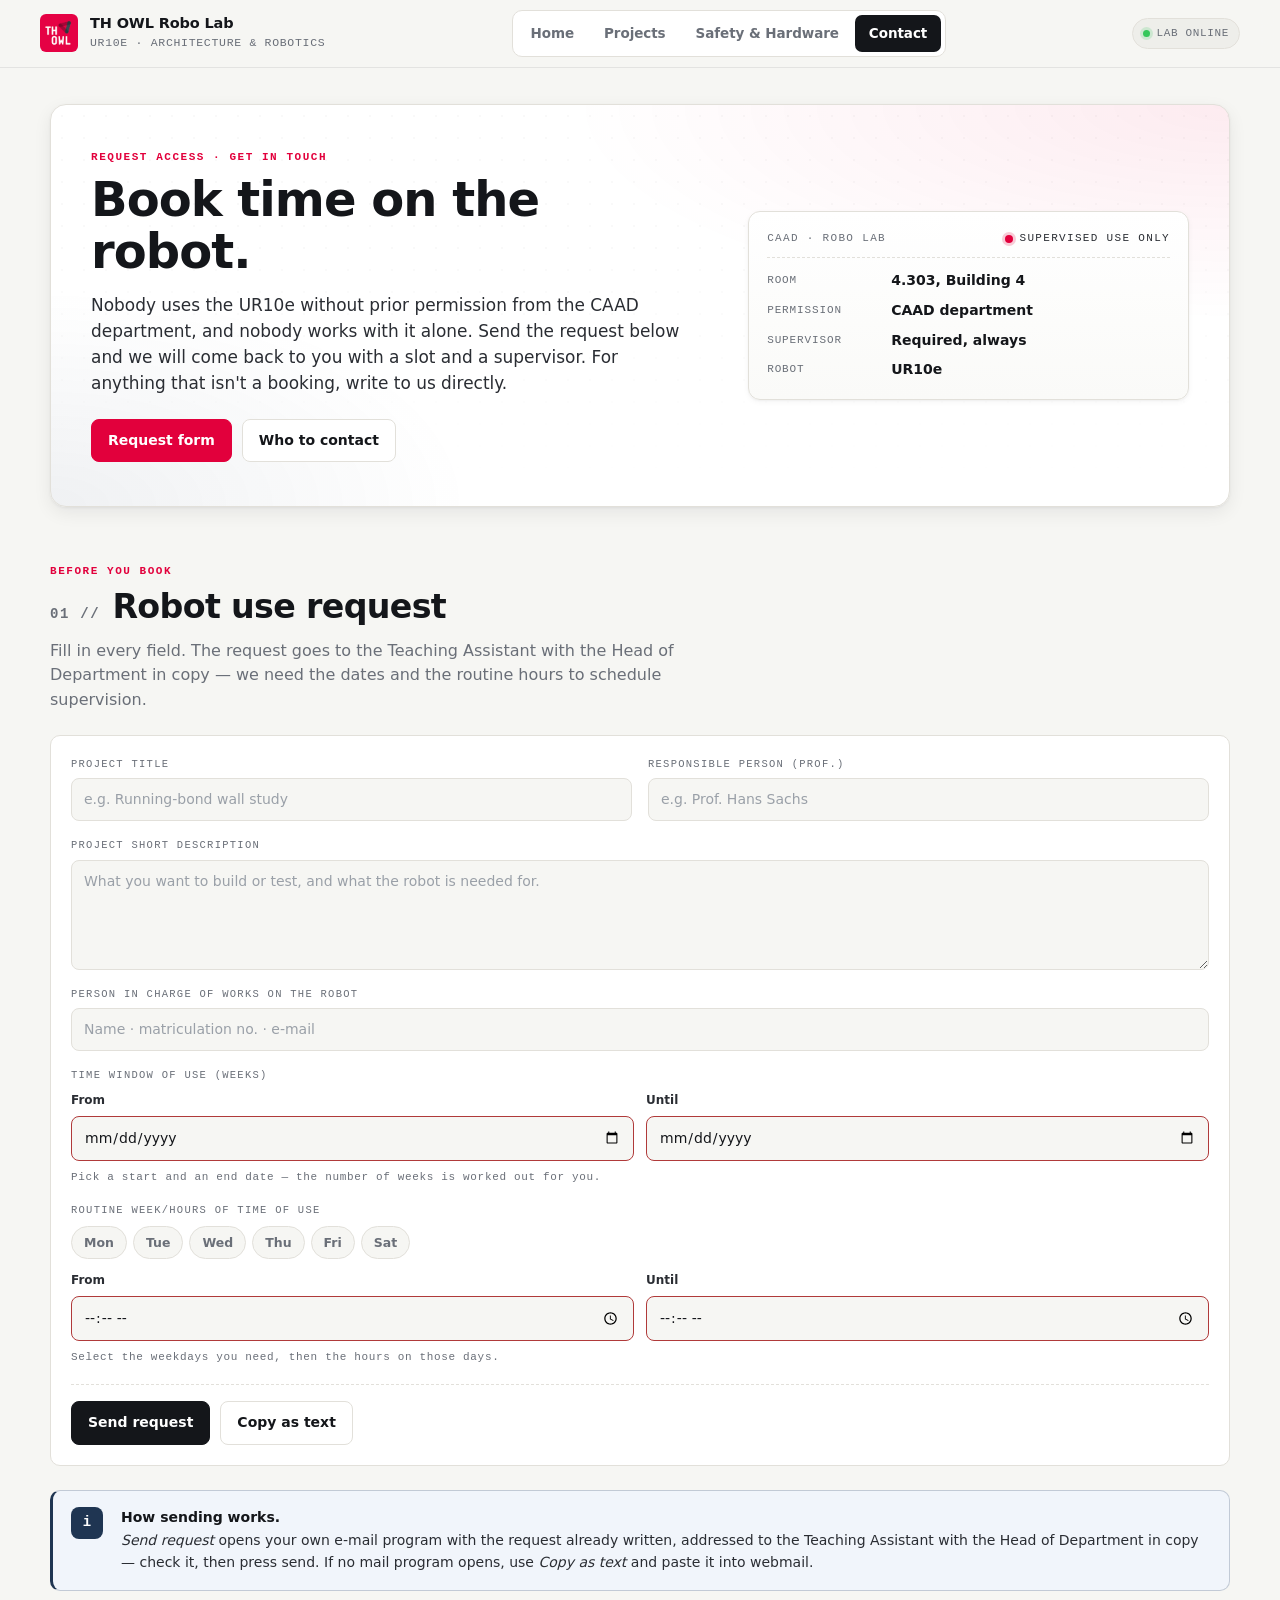
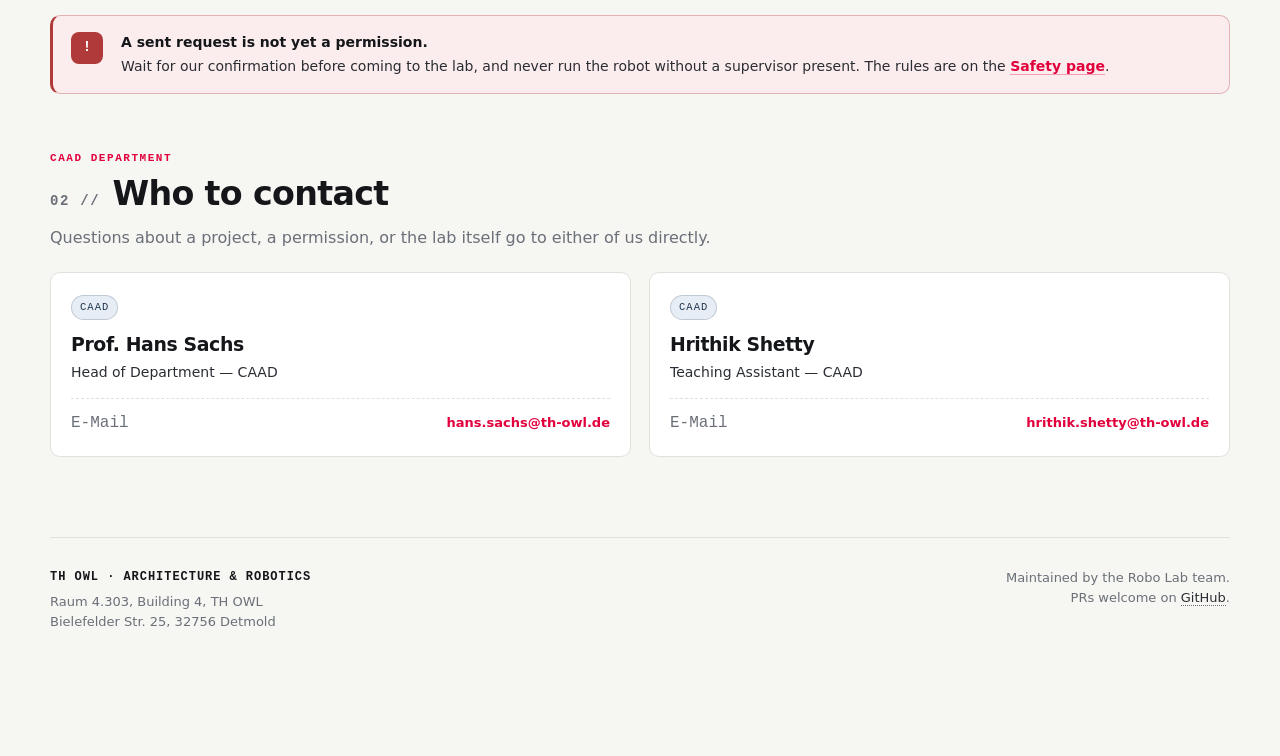
==== contact.html @ 175887a3 "Add Contact page, robot-use request form, and download buttons Contact is now a fourth nav entry alo" ====
<!doctype html>
<html lang="en">
<head>
  <meta charset="utf-8">
  <meta name="viewport" content="width=device-width, initial-scale=1">
  <title>TH OWL Robo Lab — Contact</title>
  <meta name="description" content="Request permission to use the UR10e and contact the CAAD team at TH OWL Robo Lab.">
  <link rel="stylesheet" href="styles.css?v=6">
</head>
<body data-page="contact">

  <header class="topbar">
    <a class="brand" href="index.html" aria-label="TH OWL Robo Lab">
      <img class="brand-logo" src="media/th-owl.png" alt="TH OWL" />
      <span class="brand-text">
        <strong>TH OWL Robo Lab</strong>
        <small>UR10e · Architecture &amp; Robotics</small>
      </span>
    </a>
    <nav class="nav-links" aria-label="Primary">
      <a href="index.html">Home</a>
      <a href="projects.html">Projects</a>
      <a href="hardware.html">Safety &amp; Hardware</a>
      <a class="active" href="contact.html">Contact</a>
    </nav>
    <div class="topbar-utility">
      <span class="status-pill">LAB ONLINE</span>
    </div>
  </header>

  <main>

    <!-- HERO ------------------------------------------------- -->
    <section class="hero">
      <div class="hero-copy">
        <p class="eyebrow">Request access · Get in touch</p>
        <h1>Book time on the robot.</h1>
        <p class="lead">
          Nobody uses the UR10e without prior permission from the CAAD
          department, and nobody works with it alone. Send the request below
          and we will come back to you with a slot and a supervisor. For
          anything that isn't a booking, write to us directly.
        </p>
        <div class="hero-cta">
          <a id="btn-jump-request" class="btn btn-accent" href="#request">Request form</a>
          <a id="btn-jump-people" class="btn" href="#people">Who to contact</a>
        </div>
      </div>

      <aside class="hero-panel" aria-label="Quick reference">
        <header>
          <span>CAAD · Robo Lab</span>
          <span class="led">SUPERVISED USE ONLY</span>
        </header>
        <dl>
          <dt>Room</dt>      <dd>4.303, Building 4</dd>
          <dt>Permission</dt><dd>CAAD department</dd>
          <dt>Supervisor</dt><dd>Required, always</dd>
          <dt>Robot</dt>     <dd>UR10e</dd>
        </dl>
      </aside>
    </section>

    <!-- REQUEST FORM ---------------------------------------- -->
    <section class="section" id="request">
      <div class="section-head">
        <p class="eyebrow">Before you book</p>
        <h2><span class="index">01 //</span> Robot use request</h2>
        <p class="lede">
          Fill in every field. The request goes to the Teaching Assistant with
          the Head of Department in copy — we need the dates and the routine
          hours to schedule supervision.
        </p>
      </div>

      <form class="request-form" id="robot-request-form">
        <div class="request-grid">
          <label class="field" for="req-title">
            <span>Project Title</span>
            <input id="req-title" name="title" type="text" required
                   placeholder="e.g. Running-bond wall study">
          </label>

          <label class="field" for="req-prof">
            <span>Responsible Person (Prof.)</span>
            <input id="req-prof" name="prof" type="text" required
                   placeholder="e.g. Prof. Hans Sachs">
          </label>

          <label class="field full" for="req-description">
            <span>Project Short description</span>
            <textarea id="req-description" name="description" required maxlength="800"
                      placeholder="What you want to build or test, and what the robot is needed for."></textarea>
          </label>

          <label class="field full" for="req-person">
            <span>Person in charge of works on the robot</span>
            <input id="req-person" name="person" type="text" required
                   placeholder="Name · matriculation no. · e-mail">
          </label>

          <fieldset class="field full range">
            <legend>Time Window of use (weeks)</legend>
            <div class="range-row">
              <label class="sub" for="req-date-from">
                <span>From</span>
                <input id="req-date-from" name="dateFrom" type="date" required>
              </label>
              <label class="sub" for="req-date-until">
                <span>Until</span>
                <input id="req-date-until" name="dateUntil" type="date" required>
              </label>
            </div>
            <p class="range-hint" id="req-weeks-hint">
              Pick a start and an end date — the number of weeks is worked out for you.
            </p>
          </fieldset>

          <fieldset class="field full range">
            <legend>Routine week/hours of time of use</legend>
            <div class="weekday-row" id="req-weekdays">
              <label class="weekday"><input type="checkbox" value="Mon"><span>Mon</span></label>
              <label class="weekday"><input type="checkbox" value="Tue"><span>Tue</span></label>
              <label class="weekday"><input type="checkbox" value="Wed"><span>Wed</span></label>
              <label class="weekday"><input type="checkbox" value="Thu"><span>Thu</span></label>
              <label class="weekday"><input type="checkbox" value="Fri"><span>Fri</span></label>
              <label class="weekday"><input type="checkbox" value="Sat"><span>Sat</span></label>
            </div>
            <div class="range-row">
              <label class="sub" for="req-time-from">
                <span>From</span>
                <input id="req-time-from" name="timeFrom" type="time" required>
              </label>
              <label class="sub" for="req-time-until">
                <span>Until</span>
                <input id="req-time-until" name="timeUntil" type="time" required>
              </label>
            </div>
            <p class="range-hint">Select the weekdays you need, then the hours on those days.</p>
          </fieldset>
        </div>

        <div class="request-actions">
          <button class="btn btn-primary" id="btn-send-request" type="submit">Send request</button>
          <button class="btn" id="btn-copy-request" type="button">Copy as text</button>
          <p class="request-status" id="request-status" role="status" aria-live="polite"></p>
        </div>
      </form>

      <div class="callout note mt-3">
        <div class="ico">i</div>
        <div>
          <strong>How sending works.</strong>
          <span>
            <em>Send request</em> opens your own e-mail program with the request
            already written, addressed to the Teaching Assistant with the Head of
            Department in copy — check it, then press send. If no mail program
            opens, use <em>Copy as text</em> and paste it into webmail.
          </span>
        </div>
      </div>

      <div class="callout danger mt-3">
        <div class="ico">!</div>
        <div>
          <strong>A sent request is not yet a permission.</strong>
          <span>
            Wait for our confirmation before coming to the lab, and never run the
            robot without a supervisor present. The rules are on the
            <a class="callout-link" href="hardware.html#safety">Safety page</a>.
          </span>
        </div>
      </div>
    </section>

    <!-- PEOPLE ---------------------------------------------- -->
    <section class="section" id="people">
      <div class="section-head">
        <p class="eyebrow">CAAD department</p>
        <h2><span class="index">02 //</span> Who to contact</h2>
        <p class="lede">
          Questions about a project, a permission, or the lab itself go to
          either of us directly.
        </p>
      </div>

      <div class="grid cols-2" id="contact-people">
        <!-- rendered by app.js -->
      </div>
    </section>

    <footer class="footer">
      <div class="footer-left">
        <span class="credits">TH OWL · Architecture &amp; Robotics</span>
        <address class="address">
          Raum 4.303, Building 4, TH OWL<br>
          Bielefelder Str. 25, 32756 Detmold
        </address>
      </div>
      <div class="footer-right">
        Maintained by the Robo Lab team.<br>
        PRs welcome on <a href="https://github.com/ineedabetterusrname/THOWL_RoboLab" target="_blank" rel="noopener">GitHub</a>.
      </div>
    </footer>

  </main>

  <script src="data.js?v=6"></script>
  <script src="app.js?v=6"></script>
</body>
</html>
---- styles.css ----
/* ============================================================
   TH OWL Robo Lab — Site styles
   A fresh industrial / lab aesthetic.
   ============================================================ */

:root {
  /* Surfaces */
  --paper:        #f6f6f3;
  --panel:        #ffffff;
  --soft:         #eeeeea;
  --line:         #e2e0da;
  --hairline:     rgba(20, 20, 22, 0.08);

  /* Ink */
  --ink:          #14161a;
  --ink-2:        #2a2d33;
  --muted:        #6a6f78;
  --faint:        #9aa0a8;

  /* Accents */
  --accent:       #e2003c;   /* TH OWL red (matches logo) */
  --accent-deep:  #b30030;
  --accent-soft:  #fde9ef;
  --navy:         #1f3552;   /* secondary */
  --teal:         #2a8a82;
  --amber:        #d9a521;
  --crimson:      #b03a3a;

  /* Code */
  --code-bg:      #11141a;
  --code-ink:     #e9eaec;
  --code-mute:    #7d848f;
  --code-line:    #1c2029;

  --shadow-sm:    0 1px 2px rgba(15, 18, 22, 0.04), 0 2px 6px rgba(15, 18, 22, 0.04);
  --shadow-md:    0 6px 18px rgba(15, 18, 22, 0.07), 0 1px 3px rgba(15, 18, 22, 0.05);
  --shadow-lg:    0 20px 50px rgba(15, 18, 22, 0.10);

  --radius-sm:    6px;
  --radius:       10px;
  --radius-lg:    16px;

  --font-sans:    "Inter", ui-sans-serif, system-ui, -apple-system, "Segoe UI", Roboto, sans-serif;
  --font-mono:    "JetBrains Mono", "Cascadia Mono", "SFMono-Regular", Consolas, monospace;
}

* { box-sizing: border-box; }

html { color-scheme: light; -webkit-text-size-adjust: 100%; }

body {
  margin: 0;
  min-width: 320px;
  background: var(--paper);
  color: var(--ink);
  font-family: var(--font-sans);
  line-height: 1.55;
  font-feature-settings: "ss01", "cv11";
  -webkit-font-smoothing: antialiased;
  text-rendering: optimizeLegibility;
}

a { color: inherit; text-decoration: none; }
a:focus-visible, button:focus-visible, input:focus-visible {
  outline: 2px solid var(--accent);
  outline-offset: 2px;
}

button, input { font: inherit; }
img { max-width: 100%; display: block; }

/* ----------------------------- TOPBAR ------------------------ */

.topbar {
  position: sticky;
  top: 0;
  z-index: 30;
  display: flex;
  align-items: center;
  justify-content: space-between;
  gap: 24px;
  min-height: 64px;
  padding: 10px clamp(16px, 4vw, 40px);
  background: rgba(246, 246, 243, 0.92);
  border-bottom: 1px solid var(--hairline);
  backdrop-filter: saturate(140%) blur(14px);
}

.brand {
  display: inline-flex;
  align-items: center;
  gap: 12px;
}

.brand-logo {
  height: 38px;
  width: auto;
  display: block;
  object-fit: contain;
  border-radius: 6px;
  overflow: hidden;
}

.brand-text strong {
  display: block;
  font-size: 14.5px;
  font-weight: 700;
  letter-spacing: -0.01em;
  line-height: 1.15;
}
.brand-text small {
  display: block;
  font-size: 11.5px;
  color: var(--muted);
  font-family: var(--font-mono);
  letter-spacing: 0.06em;
  text-transform: uppercase;
  margin-top: 2px;
}

.nav-links {
  display: flex;
  align-items: center;
  gap: 2px;
  padding: 4px;
  border: 1px solid var(--line);
  border-radius: 10px;
  background: var(--panel);
}

.nav-links a {
  padding: 8px 14px;
  border-radius: 7px;
  color: var(--muted);
  font-size: 13.5px;
  font-weight: 600;
  letter-spacing: -0.005em;
  transition: background 120ms ease, color 120ms ease;
}

.nav-links a:hover { color: var(--ink); background: var(--soft); }

.nav-links a.active {
  background: var(--ink);
  color: #fff;
}

.topbar-utility {
  display: inline-flex;
  align-items: center;
  gap: 8px;
}

.status-pill {
  display: inline-flex;
  align-items: center;
  gap: 6px;
  padding: 6px 10px;
  border-radius: 999px;
  background: var(--soft);
  border: 1px solid var(--line);
  font-family: var(--font-mono);
  font-size: 11px;
  color: var(--muted);
  letter-spacing: 0.06em;
  text-transform: uppercase;
}
.status-pill::before {
  content: "";
  width: 7px; height: 7px;
  border-radius: 50%;
  background: #34c759;
  box-shadow: 0 0 0 3px rgba(52, 199, 89, 0.18);
}

/* ----------------------------- LAYOUT ----------------------- */

main {
  width: min(1180px, calc(100vw - 32px));
  margin: 0 auto;
  padding: 36px 0 96px;
}

.eyebrow {
  margin: 0 0 8px;
  font-family: var(--font-mono);
  font-size: 11px;
  font-weight: 600;
  color: var(--accent);
  letter-spacing: 0.14em;
  text-transform: uppercase;
}

h1, h2, h3, h4 {
  margin: 0 0 12px;
  color: var(--ink);
  letter-spacing: -0.02em;
}
h1 { font-size: clamp(2.2rem, 4.4vw, 3rem); line-height: 1.08; font-weight: 800; }
h2 { font-size: clamp(1.7rem, 2.6vw, 2.15rem); line-height: 1.15; font-weight: 750; }
h3 { font-size: 1.18rem; line-height: 1.3; font-weight: 700; }
p  { margin: 0 0 12px; }

hr {
  border: 0;
  border-top: 1px solid var(--line);
  margin: 32px 0;
}

/* ----------------------------- HERO ------------------------- */

.hero {
  position: relative;
  overflow: hidden;
  display: grid;
  grid-template-columns: 1.4fr 1fr;
  align-items: center;
  gap: 40px;
  padding: 44px clamp(20px, 4vw, 40px);
  border-radius: var(--radius-lg);
  background:
    radial-gradient(1100px 360px at 100% 0%, rgba(226, 0, 60, 0.08), transparent 60%),
    radial-gradient(700px 360px at 0% 100%, rgba(31, 53, 82, 0.07), transparent 60%),
    linear-gradient(180deg, var(--panel), var(--panel));
  border: 1px solid var(--line);
  box-shadow: var(--shadow-md);
}

.hero::before {
  content: "";
  position: absolute; inset: 0;
  background-image:
    radial-gradient(circle, rgba(20,22,26,0.045) 1px, transparent 1.4px);
  background-size: 22px 22px;
  pointer-events: none;
  opacity: 0.6;
  mask-image: linear-gradient(to bottom, black 30%, transparent 100%);
}

.hero-copy { position: relative; z-index: 1; }
.hero-copy h1 { margin-bottom: 14px; }
.hero-copy p.lead {
  font-size: 1.06rem;
  color: var(--ink-2);
  max-width: 56ch;
}

.hero-cta {
  display: flex; flex-wrap: wrap; gap: 10px;
  margin-top: 22px;
}

.btn {
  display: inline-flex;
  align-items: center;
  gap: 8px;
  padding: 10px 16px;
  font-size: 14px;
  font-weight: 600;
  border-radius: 8px;
  border: 1px solid var(--line);
  background: var(--panel);
  color: var(--ink);
  cursor: pointer;
  transition: transform 120ms ease, background 120ms ease, border-color 120ms ease;
}
.btn:hover { background: var(--soft); transform: translateY(-1px); }
.btn-primary {
  background: var(--ink);
  border-color: var(--ink);
  color: #fff;
}
.btn-primary:hover { background: var(--accent); border-color: var(--accent); }
.btn-accent {
  background: var(--accent);
  border-color: var(--accent);
  color: #fff;
}
.btn-accent:hover { background: var(--accent-deep); border-color: var(--accent-deep); }

/* Hero — visual side: control-panel block */
.hero-panel {
  position: relative;
  z-index: 1;
  border: 1px solid var(--line);
  border-radius: 12px;
  background:
    linear-gradient(180deg, #ffffff, #fafaf8);
  padding: 18px;
  box-shadow: var(--shadow-sm);
  display: grid;
  gap: 12px;
}
.hero-panel header {
  display: flex; align-items: center; justify-content: space-between;
  border-bottom: 1px dashed var(--line);
  padding-bottom: 10px;
}
.hero-panel header span {
  font-family: var(--font-mono);
  font-size: 11px;
  letter-spacing: 0.12em;
  text-transform: uppercase;
  color: var(--muted);
}
.hero-panel .led {
  display: inline-flex; align-items: center; gap: 6px;
  font-family: var(--font-mono);
  font-size: 11px;
  color: var(--ink-2);
}
.hero-panel .led::before {
  content: "";
  width: 8px; height: 8px;
  border-radius: 50%;
  background: var(--accent);
  box-shadow: 0 0 0 3px rgba(226, 0, 60, 0.2);
}
.hero-panel dl {
  margin: 0;
  display: grid;
  grid-template-columns: 110px 1fr;
  gap: 8px 14px;
}
.hero-panel dt {
  font-family: var(--font-mono);
  font-size: 11px;
  letter-spacing: 0.08em;
  text-transform: uppercase;
  color: var(--muted);
  padding-top: 2px;
}
.hero-panel dd {
  margin: 0;
  font-size: 14px;
  color: var(--ink);
  font-weight: 600;
}
.hero-panel dd code {
  font-family: var(--font-mono);
  font-size: 12.5px;
  background: var(--soft);
  border: 1px solid var(--line);
  padding: 2px 6px;
  border-radius: 4px;
}

@media (max-width: 900px) {
  .hero { grid-template-columns: 1fr; padding: 32px 24px; }
}

/* Solo hero — single-column (no side panel) */
.hero.hero-solo {
  grid-template-columns: 1fr;
  text-align: left;
}
.hero.hero-solo .hero-copy {
  max-width: 760px;
}

/* ----------------------------- SIM PREVIEW ------------------ */

.sim-preview {
  border: 1px solid var(--line);
  border-radius: var(--radius-lg);
  background: var(--panel);
  box-shadow: var(--shadow-md);
  overflow: hidden;
}

.sim-preview-head {
  display: flex;
  align-items: center;
  gap: 16px;
  flex-wrap: wrap;
  padding: 14px 18px;
  border-bottom: 1px solid var(--line);
  background:
    radial-gradient(600px 120px at 0% 0%, rgba(226, 0, 60, 0.06), transparent 70%),
    var(--panel);
}

.sim-live {
  display: inline-flex;
  align-items: center;
  gap: 7px;
  flex: 0 0 auto;
  font-family: var(--font-mono);
  font-size: 11px;
  letter-spacing: 0.06em;
  text-transform: uppercase;
  color: var(--accent-deep);
  font-weight: 600;
}
.sim-live .dot {
  width: 8px;
  height: 8px;
  border-radius: 50%;
  background: var(--accent);
  box-shadow: 0 0 0 0 rgba(226, 0, 60, 0.5);
  animation: simPulse 1.8s ease-out infinite;
}
@keyframes simPulse {
  0%   { box-shadow: 0 0 0 0 rgba(226, 0, 60, 0.5); }
  70%  { box-shadow: 0 0 0 7px rgba(226, 0, 60, 0); }
  100% { box-shadow: 0 0 0 0 rgba(226, 0, 60, 0); }
}

.sim-preview-title { flex: 1 1 240px; min-width: 200px; }
.sim-preview-title strong {
  display: block;
  font-size: 14.5px;
  font-weight: 700;
  letter-spacing: -0.01em;
}
.sim-preview-title small {
  display: block;
  font-size: 12px;
  color: var(--muted);
  margin-top: 1px;
}

.sim-open { flex: 0 0 auto; }

.sim-frame {
  position: relative;
  width: 100%;
  height: clamp(320px, 42vw, 460px);
  background: #11141a;
}
.sim-frame iframe {
  position: absolute;
  inset: 0;
  width: 100%;
  height: 100%;
  border: 0;
  display: block;
}

@media (max-width: 700px) {
  .sim-preview-head { gap: 10px; }
  .sim-open { width: 100%; justify-content: center; }
  .sim-frame { height: clamp(300px, 68vw, 420px); }
}

@media (prefers-reduced-motion: reduce) {
  .sim-live .dot { animation: none; }
}

/* ----------------------------- SECTION HEADINGS ------------- */

.section {
  margin: 56px 0 0;
}

.section-head {
  margin-bottom: 22px;
}
.section-head h2 {
  display: flex; align-items: baseline; gap: 12px;
}
.section-head h2 .index {
  font-family: var(--font-mono);
  font-size: 14px;
  color: var(--muted);
  letter-spacing: 0.12em;
  text-transform: uppercase;
  font-weight: 600;
}

.section-head p.lede {
  margin: 0;
  color: var(--muted);
  max-width: 70ch;
}

/* ----------------------------- CARDS / GRID ----------------- */

.grid {
  display: grid;
  gap: 18px;
}
.grid.cols-2 { grid-template-columns: repeat(2, minmax(0, 1fr)); }
.grid.cols-3 { grid-template-columns: repeat(3, minmax(0, 1fr)); }
.grid.cols-4 { grid-template-columns: repeat(4, minmax(0, 1fr)); }

@media (max-width: 900px) {
  .grid.cols-2, .grid.cols-3, .grid.cols-4 { grid-template-columns: 1fr; }
}
@media (min-width: 901px) and (max-width: 1100px) {
  .grid.cols-3, .grid.cols-4 { grid-template-columns: repeat(2, 1fr); }
}

.card {
  position: relative;
  background: var(--panel);
  border: 1px solid var(--line);
  border-radius: var(--radius);
  padding: 20px;
  transition: transform 140ms ease, box-shadow 140ms ease, border-color 140ms ease;
}
.card:hover {
  transform: translateY(-2px);
  box-shadow: var(--shadow-md);
  border-color: #d2cfc7;
}

.card .tag {
  display: inline-block;
  font-family: var(--font-mono);
  font-size: 10.5px;
  letter-spacing: 0.1em;
  text-transform: uppercase;
  color: var(--accent);
  background: var(--accent-soft);
  border: 1px solid rgba(226, 0, 60, 0.25);
  padding: 3px 8px;
  border-radius: 999px;
  margin-bottom: 12px;
}
.card .tag.tag-navy  { color: var(--navy);  background: #e7edf4; border-color: rgba(31, 53, 82, 0.2); }
.card .tag.tag-teal  { color: var(--teal);  background: #e1f0ee; border-color: rgba(42, 138, 130, 0.22); }
.card .tag.tag-amber { color: #8c6a14;      background: #faf0d3; border-color: rgba(217, 165, 33, 0.32); }

.card h3 { margin-bottom: 6px; }
.card p  { color: var(--ink-2); font-size: 14px; }
.card .meta {
  font-family: var(--font-mono);
  font-size: 11px;
  color: var(--muted);
  letter-spacing: 0.06em;
  text-transform: uppercase;
  margin-top: 10px;
}

.card .card-foot {
  margin-top: 14px;
  display: flex; justify-content: space-between; align-items: center;
  gap: 8px;
  border-top: 1px dashed var(--line);
  padding-top: 12px;
}
.card .card-foot a {
  font-size: 13px;
  font-weight: 600;
  color: var(--accent);
}
.card .card-foot a:hover { color: var(--accent-deep); }

/* ----------------------------- IMAGE BLOCKS ----------------- */

.figure {
  display: flex;
  flex-direction: column;
  align-items: stretch;
  margin: 0;
}
.figure .frame {
  width: 100%;
  aspect-ratio: 3 / 4;        /* vertical / portrait rectangle */
  background: var(--panel);
  border: 1px solid var(--line);
  border-radius: var(--radius);
  padding: 18px;
  display: flex;
  align-items: center;
  justify-content: center;
  overflow: hidden;
  box-shadow: var(--shadow-sm);
}
.figure .frame img {
  max-width: 100%;
  max-height: 100%;
  width: auto;
  height: auto;
  object-fit: contain;        /* center + preserve aspect */
  display: block;
}
.figure figcaption {
  margin-top: 14px;
  font-size: 12px;
  color: var(--muted);
  font-family: var(--font-mono);
  letter-spacing: 0.12em;
  text-transform: uppercase;
  text-align: center;
}

.figure-row {
  display: grid;
  grid-template-columns: repeat(3, 1fr);
  gap: 16px;
}
@media (max-width: 900px) { .figure-row { grid-template-columns: 1fr; } }

/* ----------------------------- TABLES ----------------------- */

.spec-table {
  width: 100%;
  border-collapse: collapse;
  background: var(--panel);
  border: 1px solid var(--line);
  border-radius: var(--radius);
  overflow: hidden;
  font-size: 14px;
}
.spec-table thead th {
  text-align: left;
  padding: 12px 16px;
  background: var(--soft);
  color: var(--muted);
  font-family: var(--font-mono);
  font-size: 11px;
  letter-spacing: 0.1em;
  text-transform: uppercase;
  font-weight: 600;
  border-bottom: 1px solid var(--line);
}
.spec-table td, .spec-table th {
  padding: 12px 16px;
  border-bottom: 1px solid var(--line);
  vertical-align: top;
}
.spec-table tr:last-child td { border-bottom: 0; }
.spec-table td:first-child { font-weight: 600; }
.spec-table td code {
  font-family: var(--font-mono);
  font-size: 12.5px;
  background: var(--soft);
  padding: 1px 6px;
  border-radius: 4px;
  border: 1px solid var(--line);
}

/* ----------------------------- KEY-VALUE LIST --------------- */

.kv-grid {
  display: grid;
  grid-template-columns: repeat(auto-fit, minmax(220px, 1fr));
  gap: 14px;
}
.kv {
  background: var(--panel);
  border: 1px solid var(--line);
  border-radius: var(--radius);
  padding: 14px 16px;
}
.kv .k {
  font-family: var(--font-mono);
  font-size: 10.5px;
  text-transform: uppercase;
  letter-spacing: 0.12em;
  color: var(--muted);
}
.kv .v {
  margin-top: 4px;
  font-size: 15px;
  font-weight: 700;
  color: var(--ink);
}
.kv .v code {
  font-family: var(--font-mono);
  font-size: 13px;
  background: var(--soft);
  padding: 1px 6px;
  border-radius: 4px;
  border: 1px solid var(--line);
}

/* ----------------------------- CALLOUT ---------------------- */

.callout {
  display: grid;
  grid-template-columns: 36px 1fr;
  gap: 14px;
  padding: 16px 18px;
  background: #fff5f7;
  border: 1px solid rgba(226, 0, 60, 0.28);
  border-left: 3px solid var(--accent);
  border-radius: var(--radius);
  color: var(--ink-2);
  font-size: 14px;
}
.callout .ico {
  width: 32px; height: 32px;
  border-radius: 8px;
  background: var(--accent);
  color: #fff;
  display: inline-flex; align-items: center; justify-content: center;
  font-weight: 700;
  font-family: var(--font-mono);
}
.callout.note   { background: #f1f5fb; border-color: rgba(31, 53, 82, 0.22); border-left-color: var(--navy); }
.callout.note .ico { background: var(--navy); }
.callout.warn   { background: #fdf6e0; border-color: rgba(217, 165, 33, 0.4); border-left-color: var(--amber); }
.callout.warn .ico { background: var(--amber); color: var(--ink); }
.callout.danger { background: #fbeded; border-color: rgba(176, 58, 58, 0.32); border-left-color: var(--crimson); }
.callout.danger .ico { background: var(--crimson); }

.callout strong { display: block; margin-bottom: 2px; color: var(--ink); }

/* ----------------------------- LISTS ------------------------ */

.bullets {
  margin: 0;
  padding: 0;
  list-style: none;
  display: grid;
  gap: 8px;
}
.bullets li {
  position: relative;
  padding-left: 26px;
  color: var(--ink-2);
  font-size: 14.5px;
}
.bullets li::before {
  content: "";
  position: absolute;
  left: 4px; top: 9px;
  width: 8px; height: 8px;
  border-radius: 2px;
  background: var(--accent);
  transform: rotate(45deg);
}

.steps {
  counter-reset: step;
  margin: 0;
  padding: 0;
  list-style: none;
  display: grid;
  gap: 10px;
}
.steps > li {
  counter-increment: step;
  position: relative;
  padding: 14px 16px 14px 56px;
  background: var(--panel);
  border: 1px solid var(--line);
  border-radius: var(--radius);
  font-size: 14.5px;
  color: var(--ink-2);
}
.steps > li::before {
  content: counter(step, decimal-leading-zero);
  position: absolute;
  left: 14px; top: 14px;
  font-family: var(--font-mono);
  font-size: 12px;
  font-weight: 700;
  letter-spacing: 0.05em;
  color: var(--accent);
  background: var(--accent-soft);
  border: 1px solid rgba(226, 0, 60, 0.25);
  border-radius: 6px;
  padding: 2px 6px;
}

/* ----------------------------- CODE ------------------------- */

pre {
  background: var(--code-bg);
  color: var(--code-ink);
  padding: 18px 18px;
  border-radius: var(--radius);
  overflow-x: auto;
  border: 1px solid var(--code-line);
  font-family: var(--font-mono);
  font-size: 13px;
  line-height: 1.6;
  margin: 12px 0 20px;
  position: relative;
}
pre::before {
  content: attr(data-lang);
  position: absolute;
  top: 8px; right: 10px;
  font-size: 10px;
  font-family: var(--font-mono);
  letter-spacing: 0.12em;
  text-transform: uppercase;
  color: var(--code-mute);
}
code { font-family: var(--font-mono); }
p code, li code, td code {
  font-size: 0.9em;
  background: var(--soft);
  border: 1px solid var(--line);
  padding: 1px 6px;
  border-radius: 4px;
}
pre code {
  background: transparent;
  border: none;
  padding: 0;
  color: inherit;
}

/* ----------------------------- FILTERS / SEARCH ------------- */

.toolbar {
  display: flex;
  flex-wrap: wrap;
  align-items: center;
  gap: 12px;
  padding: 14px;
  background: var(--panel);
  border: 1px solid var(--line);
  border-radius: var(--radius);
  margin: 18px 0 22px;
}

.search {
  flex: 1 1 220px;
  display: inline-flex;
  align-items: center;
  gap: 8px;
  padding: 8px 12px;
  background: var(--paper);
  border: 1px solid var(--line);
  border-radius: 8px;
}
.search input {
  flex: 1;
  border: 0;
  background: transparent;
  color: var(--ink);
  outline: none;
  font-size: 14px;
}
.search svg {
  width: 16px; height: 16px;
  stroke: var(--muted);
  fill: none;
  stroke-width: 2;
  stroke-linecap: round;
  stroke-linejoin: round;
}

.chip-row {
  display: inline-flex;
  flex-wrap: wrap;
  gap: 6px;
}
.chip {
  font-size: 12.5px;
  font-weight: 600;
  padding: 6px 10px;
  border-radius: 999px;
  border: 1px solid var(--line);
  background: var(--paper);
  color: var(--muted);
  cursor: pointer;
  transition: background 120ms ease, color 120ms ease, border-color 120ms ease;
}
.chip:hover { color: var(--ink); }
.chip.active {
  background: var(--ink);
  color: #fff;
  border-color: var(--ink);
}

/* ----------------------------- HARDWARE CARD ---------------- */

.hw-card {
  background: var(--panel);
  border: 1px solid var(--line);
  border-radius: var(--radius);
  padding: 18px;
  display: grid;
  gap: 10px;
}
.hw-card .hw-head {
  display: flex; align-items: center; justify-content: space-between;
  gap: 8px;
}
.hw-card .hw-cat {
  font-family: var(--font-mono);
  font-size: 10px;
  letter-spacing: 0.14em;
  text-transform: uppercase;
  color: var(--muted);
}
.hw-card h3 { margin: 0; }
.hw-card p  { color: var(--ink-2); font-size: 14px; margin: 0; }
.hw-card .specs {
  display: grid;
  grid-template-columns: 1fr 1fr;
  gap: 6px 14px;
  padding-top: 10px;
  border-top: 1px dashed var(--line);
  font-size: 12.5px;
}
.hw-card .specs dt {
  font-family: var(--font-mono);
  font-size: 10.5px;
  color: var(--muted);
  letter-spacing: 0.08em;
  text-transform: uppercase;
}
.hw-card .specs dd {
  margin: 0 0 4px;
  color: var(--ink);
  font-weight: 600;
}

/* ----------------------------- PROJECT FEATURE -------------- */

.feature {
  display: grid;
  grid-template-columns: 1fr 1fr;
  gap: 28px;
  align-items: center;
  background: var(--panel);
  border: 1px solid var(--line);
  border-radius: var(--radius-lg);
  padding: 28px;
  box-shadow: var(--shadow-sm);
}
.feature.reverse { direction: rtl; }
.feature.reverse > * { direction: ltr; }
@media (max-width: 900px) {
  .feature { grid-template-columns: 1fr; padding: 22px; }
}

.feature .feature-visual {
  background: linear-gradient(135deg, #1a1d24, #0e1117);
  color: #d9dde4;
  border-radius: 12px;
  padding: 20px;
  min-height: 220px;
  display: grid;
  align-content: space-between;
  position: relative;
  overflow: hidden;
}
.feature .feature-visual::before {
  content: "";
  position: absolute; inset: 0;
  background-image:
    linear-gradient(rgba(255,255,255,0.05) 1px, transparent 1px),
    linear-gradient(90deg, rgba(255,255,255,0.05) 1px, transparent 1px);
  background-size: 22px 22px;
  pointer-events: none;
  opacity: 0.6;
}
.feature .feature-visual header {
  position: relative; z-index: 1;
  display: flex; justify-content: space-between; align-items: center;
  font-family: var(--font-mono);
  font-size: 11px;
  letter-spacing: 0.1em;
  text-transform: uppercase;
  color: #a0a6b0;
}
.feature .feature-visual .big-id {
  position: relative; z-index: 1;
  font-family: var(--font-mono);
  font-weight: 800;
  font-size: clamp(2.4rem, 6vw, 4rem);
  letter-spacing: -0.04em;
  color: var(--accent);
  line-height: 1;
}
.feature .feature-visual .ticks {
  position: relative; z-index: 1;
  display: flex; gap: 6px;
  font-family: var(--font-mono);
  font-size: 10.5px;
  color: #8b919c;
}
.feature .feature-visual .ticks span {
  padding: 3px 6px;
  border: 1px solid rgba(255,255,255,0.1);
  border-radius: 4px;
}

.feature .feature-copy h3 {
  font-size: 1.55rem;
  margin-bottom: 8px;
}
.feature .feature-copy .meta-row {
  display: flex; flex-wrap: wrap; gap: 6px;
  margin: 0 0 14px;
}

/* ----------------------------- FOOTER ----------------------- */

.footer {
  margin-top: 80px;
  padding: 30px 0;
  border-top: 1px solid var(--line);
  display: flex;
  justify-content: space-between;
  align-items: flex-start;
  flex-wrap: wrap;
  gap: 18px;
  font-size: 13px;
  color: var(--muted);
}
.footer-left { display: grid; gap: 6px; }
.footer-right { text-align: right; }
.footer .credits {
  display: block;
  font-family: var(--font-mono);
  font-size: 12px;
  letter-spacing: 0.08em;
  text-transform: uppercase;
  color: var(--ink);
  font-weight: 700;
}
.footer .address {
  display: block;
  font-style: normal;
  line-height: 1.5;
  color: var(--muted);
  font-size: 13px;
  max-width: 56ch;
}
.footer a { color: var(--ink-2); border-bottom: 1px dotted var(--muted); }
.footer a:hover { color: var(--accent); border-color: var(--accent); }
@media (max-width: 700px) {
  .footer-right { text-align: left; }
}

/* ----------------------------- MISC ------------------------- */

.eyebrow-row {
  display: flex; align-items: center; gap: 14px;
  margin-bottom: 4px;
}
.eyebrow-row::after {
  content: "";
  flex: 1;
  height: 1px;
  background: var(--line);
}

.banner {
  display: flex; align-items: center; justify-content: space-between;
  gap: 16px;
  padding: 14px 18px;
  background: linear-gradient(90deg, var(--navy) 0%, #2d4d72 100%);
  color: #f5f7fa;
  border-radius: var(--radius);
  margin: 0 0 22px;
  font-size: 14px;
}
.banner .badge {
  display: inline-flex; align-items: center; gap: 6px;
  background: rgba(255,255,255,0.15);
  border: 1px solid rgba(255,255,255,0.25);
  font-family: var(--font-mono);
  font-size: 10.5px;
  letter-spacing: 0.12em;
  text-transform: uppercase;
  padding: 3px 8px;
  border-radius: 999px;
}

/* small helpers */
.muted { color: var(--muted); }
.mono  { font-family: var(--font-mono); }
.center { text-align: center; }
.mt-0 { margin-top: 0; } .mt-1 { margin-top: 8px; } .mt-2 { margin-top: 16px; } .mt-3 { margin-top: 24px; }
.mb-0 { margin-bottom: 0; } .mb-2 { margin-bottom: 16px; }
.gap-2 { gap: 16px; }

/* ============================================================
   MOBILE / NARROW-VIEWPORT TWEAKS
   ============================================================ */

/* Tablet / large phones */
@media (max-width: 820px) {
  main { padding: 22px 0 60px; }

  /* Topbar — let nav wrap to its own row; hide status pill */
  .topbar {
    flex-wrap: wrap;
    row-gap: 10px;
    gap: 10px;
    padding: 10px 16px;
    min-height: unset;
  }
  .topbar-utility { display: none; }
  .brand-text small { display: none; }
  .brand-logo { height: 34px; }

  .nav-links {
    order: 3;
    width: 100%;
    justify-content: center;
    gap: 4px;
  }
  .nav-links a {
    padding: 7px 12px;
    font-size: 13px;
  }

  /* Hero */
  .hero { padding: 28px 20px; border-radius: 14px; }
  .hero-copy h1 { font-size: 1.9rem; line-height: 1.12; }
  .hero-copy p.lead { font-size: 0.98rem; }
  .hero-cta { gap: 8px; }
  .hero-cta .btn { font-size: 13.5px; padding: 9px 14px; }

  /* Section spacing + headings */
  .section { margin-top: 44px; }
  .section-head h2 { flex-wrap: wrap; row-gap: 4px; }
  .section-head h2 .index { font-size: 12.5px; }

  /* Banner — stack inside */
  .banner {
    flex-direction: column;
    align-items: flex-start;
    padding: 12px 14px;
    gap: 10px;
  }

  /* Tables — let them scroll horizontally instead of overflowing the page */
  .spec-table {
    display: block;
    overflow-x: auto;
    -webkit-overflow-scrolling: touch;
    white-space: nowrap;
    font-size: 13px;
  }
  .spec-table thead, .spec-table tbody, .spec-table tr { display: table; width: 100%; table-layout: auto; }
  .spec-table thead th, .spec-table td { padding: 10px 12px; }

  /* Cards / steps / callouts */
  .card { padding: 16px; }
  .card h3 { font-size: 1.08rem; }
  .steps > li { padding: 12px 14px 12px 48px; font-size: 14px; }
  .callout {
    grid-template-columns: 30px 1fr;
    padding: 12px 14px;
    font-size: 13.5px;
  }

  /* Project feature — large ID can overflow; clamp + wrap */
  .feature { padding: 20px; gap: 18px; }
  .feature .feature-visual { padding: 16px; min-height: 180px; }
  .feature .feature-visual .big-id {
    font-size: clamp(1.7rem, 7vw, 2.4rem);
    word-break: break-word;
    line-height: 1.05;
  }
  .feature .feature-copy h3 { font-size: 1.3rem; }

  /* Figures — slightly less tall on small screens */
  .figure .frame { aspect-ratio: 4 / 5; padding: 14px; }

  /* Toolbar (hardware filters) */
  .toolbar { padding: 12px; gap: 10px; }
  .chip-row { width: 100%; }
}

/* Small phones (iPhone SE, regular iPhone in portrait) */
@media (max-width: 480px) {
  .hero { padding: 22px 16px; }
  .hero-copy h1 { font-size: 1.65rem; }
  .hero-copy p.lead { font-size: 0.95rem; }

  h2 { font-size: 1.4rem; }

  .brand-text strong { font-size: 13.5px; }
  .nav-links a { padding: 6px 10px; font-size: 12.5px; }

  .feature { padding: 16px; }
  .feature .feature-visual { padding: 14px; min-height: 160px; }
  .feature .feature-visual .big-id { font-size: 1.5rem; }
  .feature .feature-visual header,
  .feature .feature-visual .ticks { font-size: 10px; }

  .figure .frame { aspect-ratio: 1 / 1; padding: 12px; }

  pre { padding: 14px; font-size: 12.5px; }

  .footer-right { text-align: left; }
}

/* ============================================================
   DOWNLOAD LINKS — project & template cards
   ============================================================ */

/* Project cards are .feature blocks, not .card blocks, so the base
   `.card .card-foot` rules never reached them and their links rendered
   unstyled. Give the feature footer the same treatment a card footer gets. */
.feature .card-foot {
  margin-top: 14px;
  padding-top: 12px;
  border-top: 1px dashed var(--line);
}
.feature .card-foot a {
  font-size: 13px;
  font-weight: 600;
  color: var(--accent);
}
.feature .card-foot a:hover { color: var(--accent-deep); }

/* Shared footer layout. A long path used to push the links straight out of
   the card — "UR10e_Documentation/Rhino+Grasshopper_Template/" is wider than
   half a card. The path now shrinks and wraps, and the links drop onto their
   own row before anything can overflow. */
.card-foot {
  display: flex;
  flex-wrap: wrap;
  align-items: center;
  justify-content: space-between;
  gap: 10px 12px;
}
.card-foot > .mono.muted {
  flex: 1 1 auto;
  min-width: 0;              /* flex items refuse to shrink below content without this */
  overflow-wrap: anywhere;
}

.card-links {
  display: inline-flex;
  flex-wrap: wrap;
  align-items: center;
  gap: 14px;
  justify-content: flex-end;
  flex: 0 0 auto;
}

/* The download is the primary action, so it carries the filled treatment
   while "Open on GitHub" keeps the plain accent link it already had.
   Scoped through .card-links so it outranks `.card .card-foot a`. */
.card-foot .card-links a.dl {
  display: inline-flex;
  align-items: center;
  gap: 6px;
  padding: 5px 11px;
  border-radius: 999px;
  border: 1px solid var(--line);
  background: var(--paper);
  color: var(--ink);
  white-space: nowrap;
}
.card-foot .card-links a.dl::before {
  content: "↓";
  font-family: var(--font-mono);
  color: var(--accent);
  font-weight: 700;
}
.card-foot .card-links a.dl:hover {
  background: var(--ink);
  border-color: var(--ink);
  color: #fff;
}
.card-foot .card-links a.dl:hover::before { color: #fff; }

@media (max-width: 480px) {
  .card-links { gap: 10px; }
}

/* ============================================================
   REQUEST FORM — contact section (hardware page)
   ============================================================ */

.callout-link {
  color: var(--accent);
  font-weight: 600;
  border-bottom: 1px solid rgba(226, 0, 60, 0.35);
}
.callout-link:hover { color: var(--accent-deep); border-color: var(--accent-deep); }

.request-form {
  background: var(--panel);
  border: 1px solid var(--line);
  border-radius: var(--radius);
  padding: 20px;
}

.request-grid {
  display: grid;
  grid-template-columns: repeat(2, minmax(0, 1fr));
  gap: 16px;
}
.request-grid .full { grid-column: 1 / -1; }

.field {
  display: grid;
  gap: 6px;
  min-width: 0;
}
.field > span {
  font-family: var(--font-mono);
  font-size: 10.5px;
  text-transform: uppercase;
  letter-spacing: 0.12em;
  color: var(--muted);
}
.field input,
.field textarea {
  width: 100%;
  font-family: var(--font-sans);
  font-size: 14px;
  line-height: 1.5;
  color: var(--ink);
  background: var(--paper);
  border: 1px solid var(--line);
  border-radius: 8px;
  padding: 10px 12px;
  outline: none;
  transition: border-color 120ms ease, background 120ms ease;
}
.field textarea {
  min-height: 110px;
  resize: vertical;
}
.field input:focus,
.field textarea:focus {
  border-color: var(--accent);
  background: var(--panel);
}
.field input::placeholder,
.field textarea::placeholder { color: var(--faint); }

/* Date / time range blocks — <fieldset> reset to look like a .field */
.field.range {
  display: block;
  border: 0;
  margin: 0;
  padding: 0;
  min-width: 0;
}
.field.range legend {
  padding: 0;
  margin-bottom: 8px;
  font-family: var(--font-mono);
  font-size: 10.5px;
  text-transform: uppercase;
  letter-spacing: 0.12em;
  color: var(--muted);
}

.range-row {
  display: grid;
  grid-template-columns: repeat(2, minmax(0, 1fr));
  gap: 12px;
}
.range-row .sub {
  display: grid;
  gap: 6px;
  min-width: 0;
}
.range-row .sub > span {
  font-size: 12px;
  font-weight: 600;
  color: var(--ink-2);
}
.range-row input:invalid { border-color: var(--crimson); }

.range-hint {
  margin: 8px 0 0;
  font-family: var(--font-mono);
  font-size: 11px;
  letter-spacing: 0.06em;
  color: var(--muted);
}

/* Weekday picker — checkboxes wearing the existing .chip look */
.weekday-row {
  display: flex;
  flex-wrap: wrap;
  gap: 6px;
  margin-bottom: 12px;
}
.weekday {
  position: relative;
  display: inline-flex;
  cursor: pointer;
}
.weekday input {
  position: absolute;
  width: 1px;
  height: 1px;
  padding: 0;
  opacity: 0;
  pointer-events: none;
}
.weekday span {
  display: inline-block;
  font-size: 12.5px;
  font-weight: 600;
  padding: 6px 12px;
  border-radius: 999px;
  border: 1px solid var(--line);
  background: var(--paper);
  color: var(--muted);
  transition: background 120ms ease, color 120ms ease, border-color 120ms ease;
}
.weekday:hover span { color: var(--ink); }
.weekday input:checked + span {
  background: var(--ink);
  color: #fff;
  border-color: var(--ink);
}
.weekday input:focus-visible + span {
  outline: 2px solid var(--accent);
  outline-offset: 2px;
}

.request-actions {
  display: flex;
  flex-wrap: wrap;
  align-items: center;
  gap: 10px;
  margin-top: 18px;
  padding-top: 16px;
  border-top: 1px dashed var(--line);
}
.request-status {
  flex: 1 1 240px;
  margin: 0;
  font-size: 13px;
  color: var(--muted);
}
.request-status.ok { color: var(--teal); }

@media (max-width: 900px) {
  .request-grid { grid-template-columns: 1fr; }
}
@media (max-width: 820px) {
  .request-form { padding: 16px; }

  /* Four nav items no longer fit on one line on small phones.
     flex-wrap only takes effect when they actually overflow. */
  .nav-links { flex-wrap: wrap; }
}
@media (max-width: 420px) {
  .range-row { grid-template-columns: 1fr; }
}
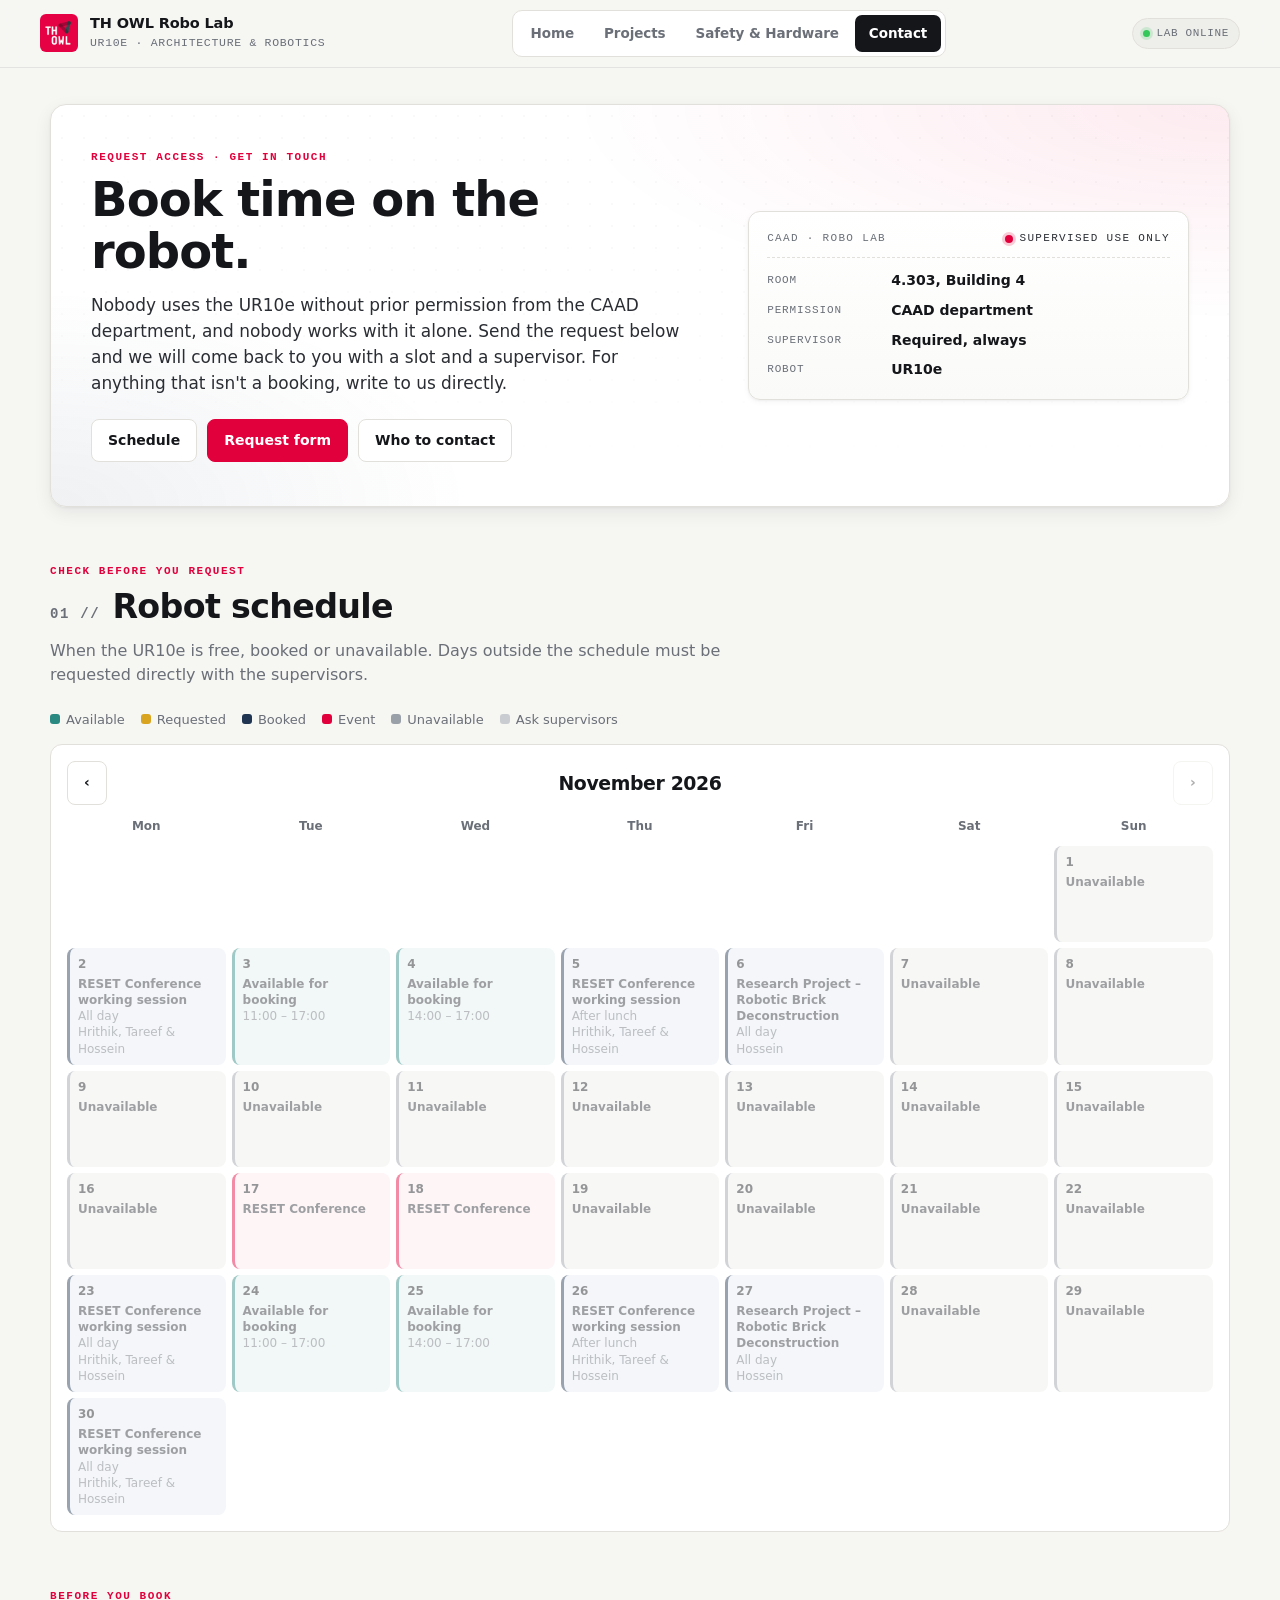
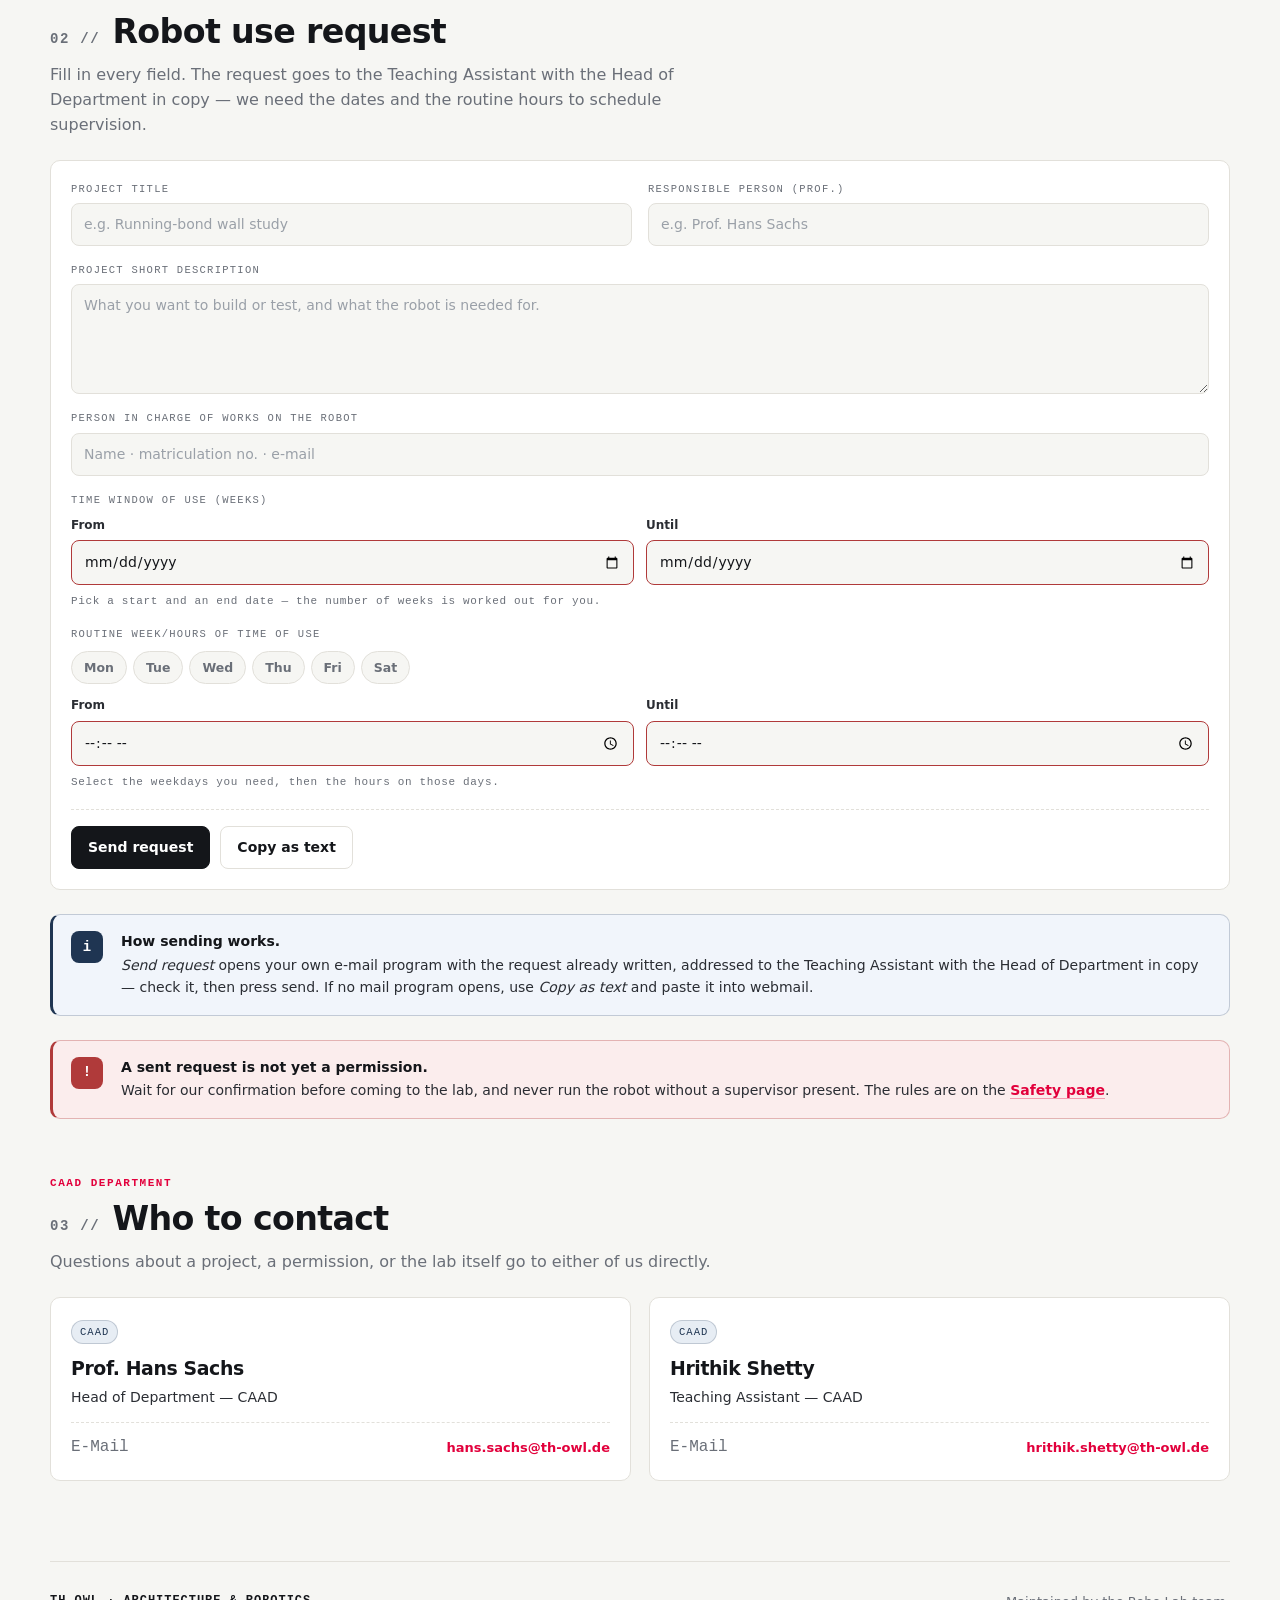
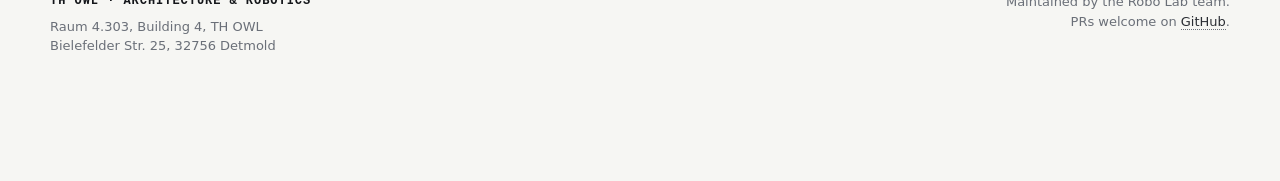
==== commit 0213ec1c: "Add robot schedule calendar to Contact page" ====
--- a/contact.html
+++ b/contact.html
@@ -5,7 +5,7 @@
   <meta name="viewport" content="width=device-width, initial-scale=1">
   <title>TH OWL Robo Lab — Contact</title>
   <meta name="description" content="Request permission to use the UR10e and contact the CAAD team at TH OWL Robo Lab.">
-  <link rel="stylesheet" href="styles.css?v=6">
+  <link rel="stylesheet" href="styles.css?v=8">
 </head>
 <body data-page="contact">
 
@@ -42,6 +42,7 @@
           anything that isn't a booking, write to us directly.
         </p>
         <div class="hero-cta">
+          <a id="btn-jump-schedule" class="btn" href="#schedule">Schedule</a>
           <a id="btn-jump-request" class="btn btn-accent" href="#request">Request form</a>
           <a id="btn-jump-people" class="btn" href="#people">Who to contact</a>
         </div>
@@ -61,11 +62,33 @@
       </aside>
     </section>
 
+    <!-- SCHEDULE -------------------------------------------- -->
+    <section class="section" id="schedule">
+      <div class="section-head">
+        <p class="eyebrow">Check before you request</p>
+        <h2><span class="index">01 //</span> Robot schedule</h2>
+        <p class="lede">
+          When the UR10e is free, booked or unavailable. Days outside the
+          schedule must be requested directly with the supervisors.
+        </p>
+      </div>
+
+      <div class="cal-legend">
+        <span class="cal-key cal-available">Available</span>
+        <span class="cal-key cal-requested">Requested</span>
+        <span class="cal-key cal-booked">Booked</span>
+        <span class="cal-key cal-event">Event</span>
+        <span class="cal-key cal-unavailable">Unavailable</span>
+        <span class="cal-key cal-ask">Ask supervisors</span>
+      </div>
+      <div class="calendar" id="schedule-calendar"></div>
+    </section>
+
     <!-- REQUEST FORM ---------------------------------------- -->
     <section class="section" id="request">
       <div class="section-head">
         <p class="eyebrow">Before you book</p>
-        <h2><span class="index">01 //</span> Robot use request</h2>
+        <h2><span class="index">02 //</span> Robot use request</h2>
         <p class="lede">
           Fill in every field. The request goes to the Teaching Assistant with
           the Head of Department in copy — we need the dates and the routine
@@ -177,7 +200,7 @@
     <section class="section" id="people">
       <div class="section-head">
         <p class="eyebrow">CAAD department</p>
-        <h2><span class="index">02 //</span> Who to contact</h2>
+        <h2><span class="index">03 //</span> Who to contact</h2>
         <p class="lede">
           Questions about a project, a permission, or the lab itself go to
           either of us directly.
@@ -205,7 +228,8 @@
 
   </main>
 
-  <script src="data.js?v=6"></script>
-  <script src="app.js?v=6"></script>
+  <script src="data.js?v=7"></script>
+  <script src="schedule.js?v=1"></script>
+  <script src="app.js?v=8"></script>
 </body>
 </html>
--- a/styles.css
+++ b/styles.css
@@ -1435,3 +1435,58 @@
 @media (max-width: 420px) {
   .range-row { grid-template-columns: 1fr; }
 }
+
+/* ---------- UR10e startup guide ---------- */
+.startup-steps {
+  display: grid;
+  grid-template-columns: repeat(2, minmax(0, 1fr));
+  gap: 20px;
+}
+@media (max-width: 760px) { .startup-steps { grid-template-columns: 1fr; } }
+.startup-step {
+  margin: 0;
+  background: var(--panel);
+  border: 1px solid var(--line);
+  border-radius: 10px;
+  overflow: hidden;
+}
+.startup-step img { display: block; width: 100%; height: auto; background: var(--soft); }
+.startup-step figcaption { display: grid; gap: 4px; padding: 14px 16px 16px; color: var(--ink-2); }
+.startup-step .step-no { font-family: monospace; color: var(--accent); font-weight: 700; }
+
+/* ---------- Robot schedule calendar ---------- */
+.cal-legend { display: flex; flex-wrap: wrap; gap: 8px 16px; margin-bottom: 14px; font-size: 13px; color: var(--muted); }
+.cal-key::before { content: ""; display: inline-block; width: 10px; height: 10px; border-radius: 3px; margin-right: 6px; background: var(--cal-c); }
+.calendar { background: var(--panel); border: 1px solid var(--line); border-radius: 12px; padding: 16px; }
+.cal-head { display: flex; align-items: center; justify-content: space-between; margin-bottom: 12px; }
+.cal-head h3 { margin: 0; }
+.cal-nav { min-width: 40px; justify-content: center; }
+.cal-nav[disabled] { opacity: .35; pointer-events: none; }
+.cal-grid { display: grid; grid-template-columns: repeat(7, minmax(0, 1fr)); gap: 6px; }
+.cal-dow { font-size: 12px; font-weight: 600; color: var(--muted); text-align: center; padding-bottom: 4px; }
+.cal-cell {
+  min-height: 96px; padding: 8px; border-radius: 8px; font-size: 12px; line-height: 1.35;
+  background: var(--cal-bg); border-left: 3px solid var(--cal-c); color: var(--ink-2); overflow-wrap: anywhere;
+}
+.cal-empty { background: transparent; border: 0; }
+.cal-date { font-weight: 700; color: var(--ink); margin-bottom: 4px; }
+.cal-wd { display: none; }
+.cal-title { font-weight: 600; }
+.cal-time, .cal-who { color: var(--muted); }
+.cal-past { opacity: .45; }
+.cal-today { box-shadow: inset 0 0 0 2px var(--ink); }
+.cal-available   { --cal-c: #2a8a82; --cal-bg: #e1f0ee; }
+.cal-requested   { --cal-c: #d9a521; --cal-bg: #fbf2d9; }
+.cal-booked      { --cal-c: #1f3552; --cal-bg: #e7edf4; }
+.cal-event       { --cal-c: #e2003c; --cal-bg: #fde9ef; }
+.cal-unavailable { --cal-c: #9aa0a8; --cal-bg: #eeeeea; }
+.cal-ask         { --cal-c: #c9ccd0; --cal-bg: transparent; }
+@media (max-width: 760px) {
+  .calendar { padding: 12px; }
+  .cal-grid { grid-template-columns: 1fr; }
+  .cal-dow, .cal-cell.cal-empty { display: none; }
+  .cal-cell { min-height: 0; display: grid; grid-template-columns: 72px 1fr; column-gap: 8px; }
+  .cal-cell > :not(.cal-date) { grid-column: 2; }
+  .cal-date { grid-row: span 3; }
+  .cal-wd { display: inline; }
+}
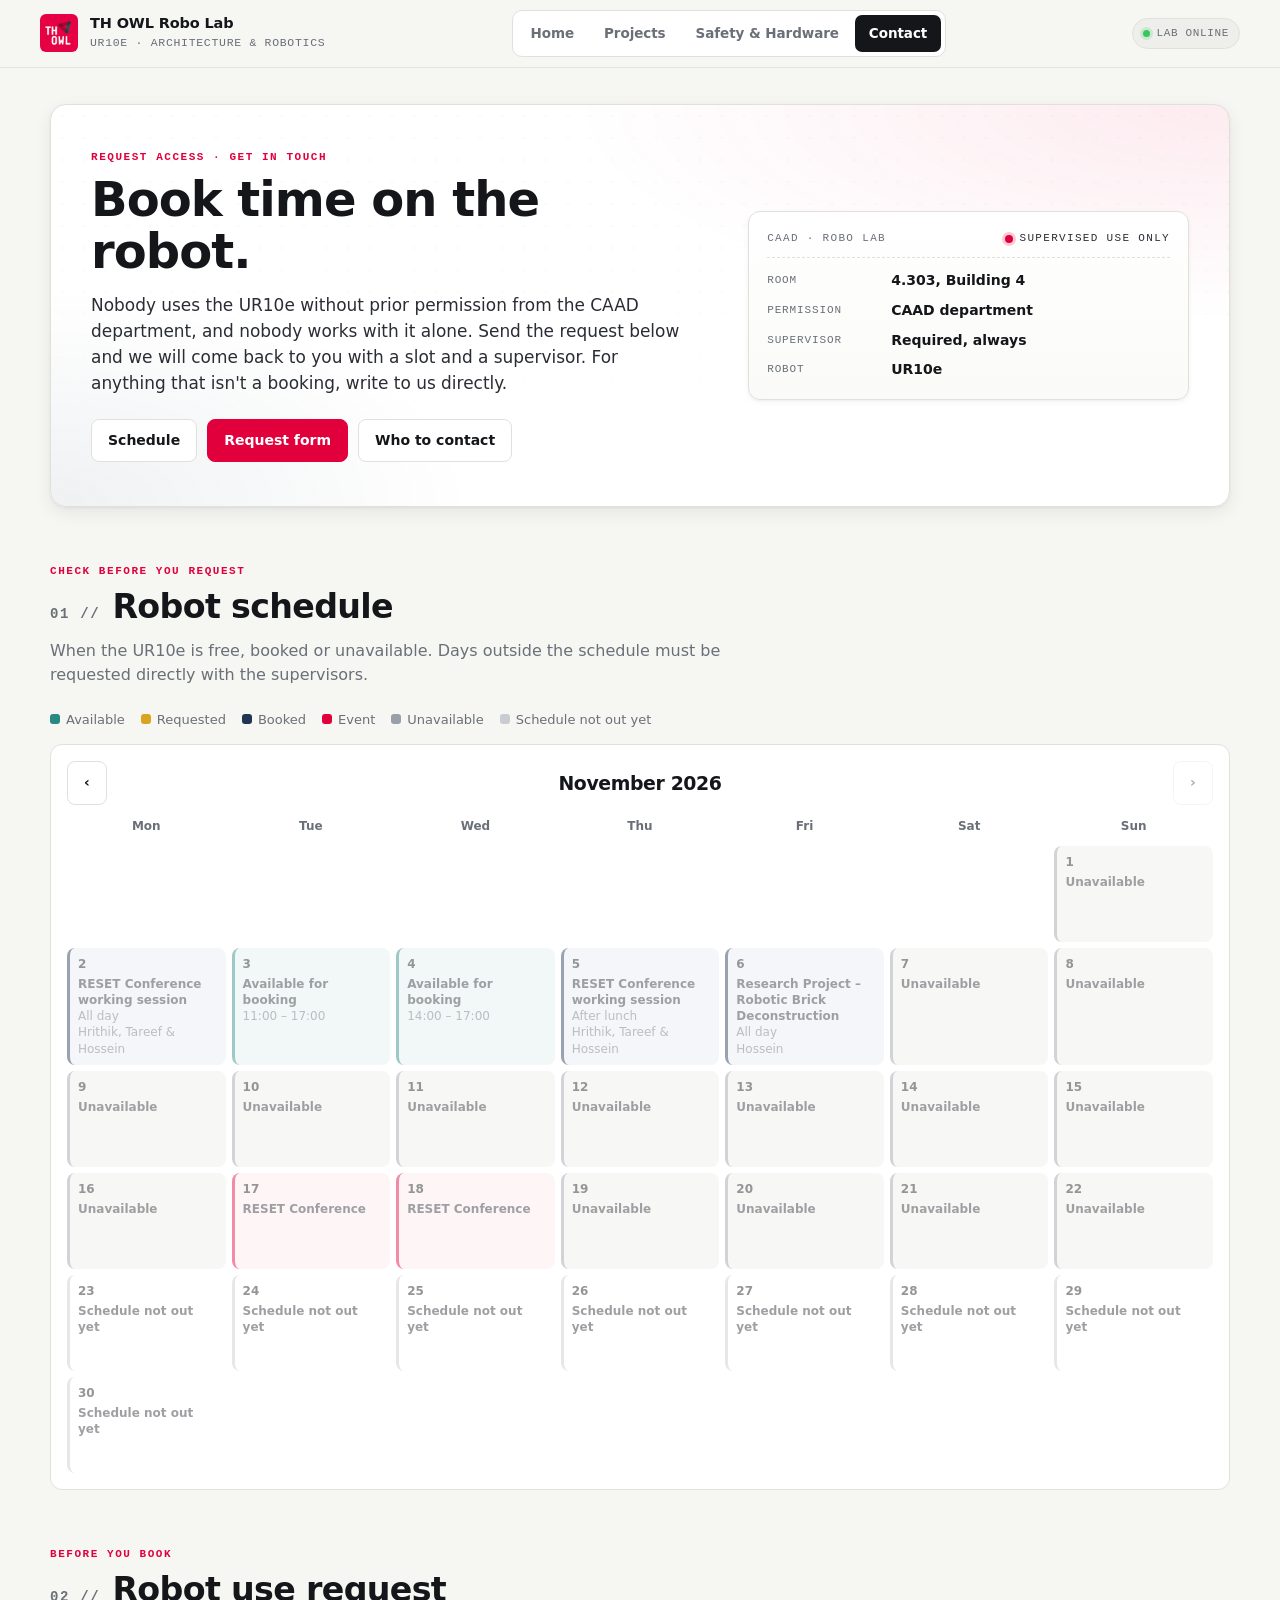
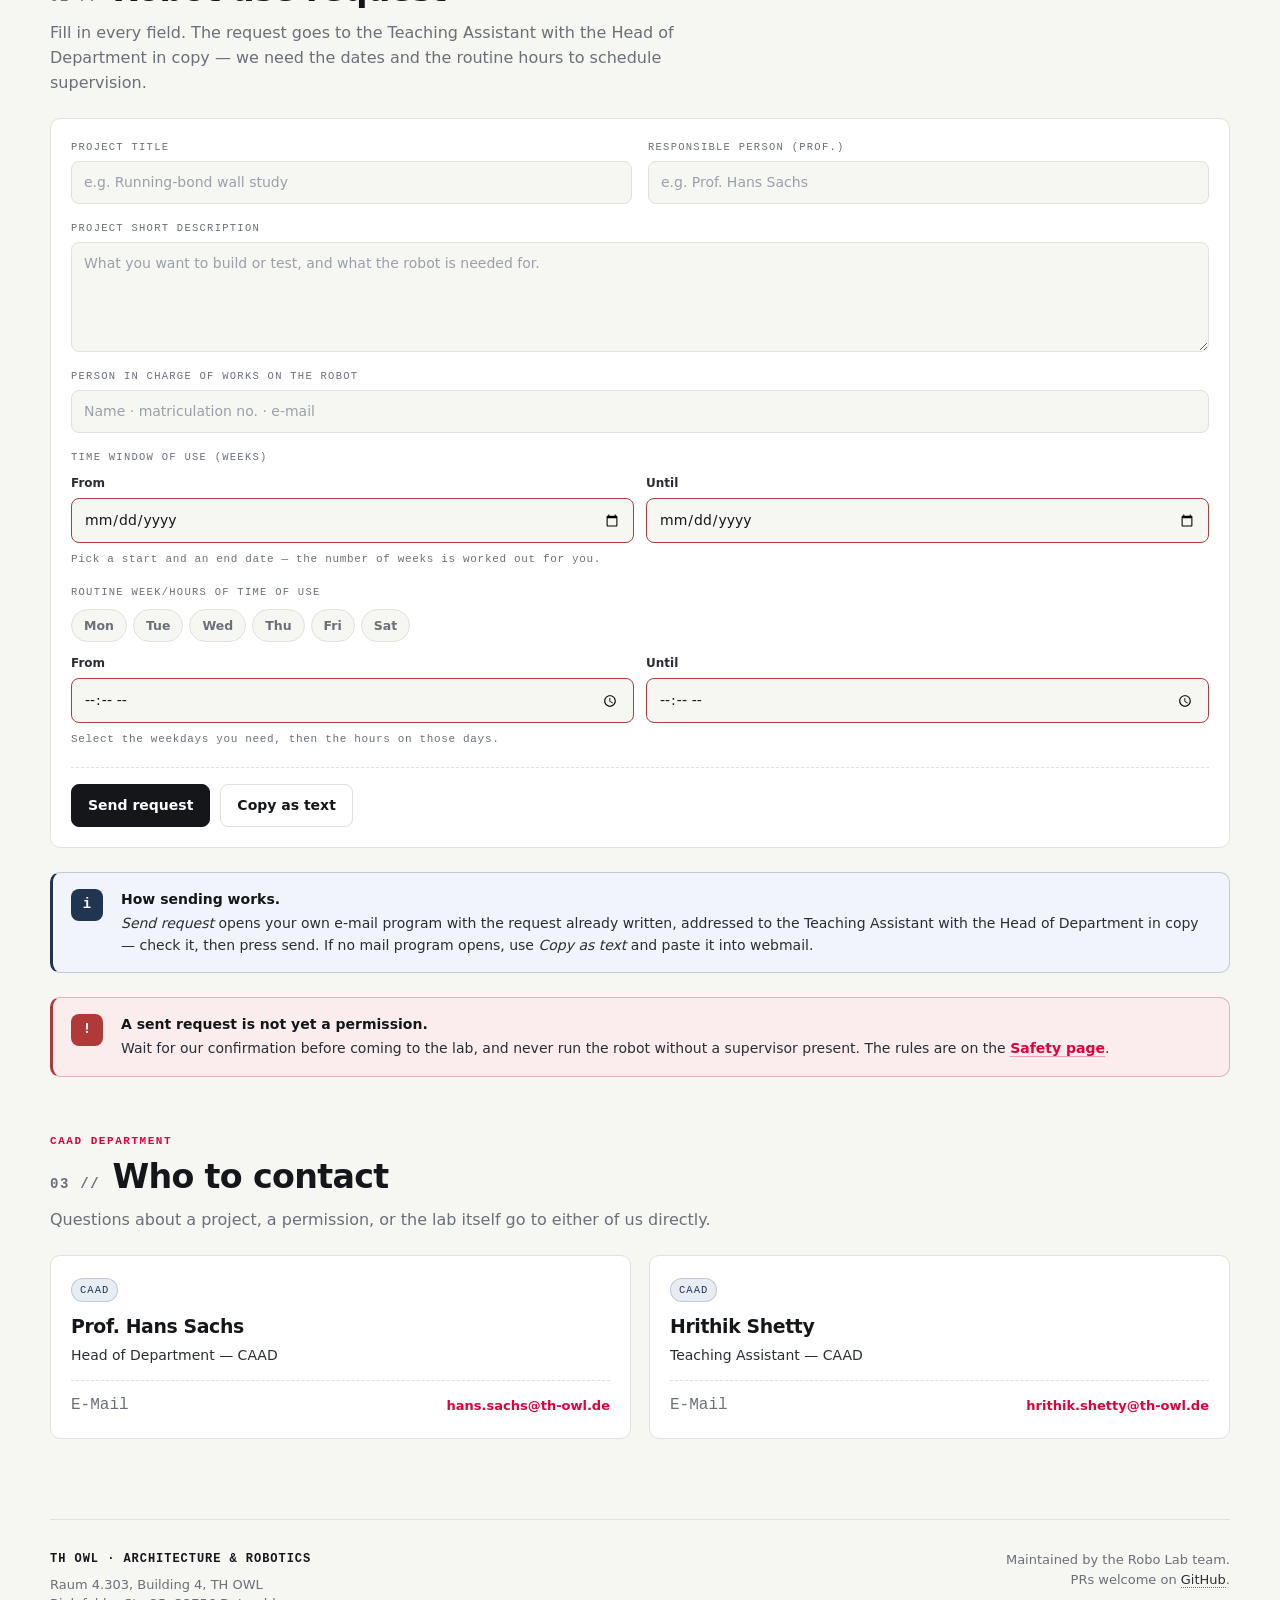
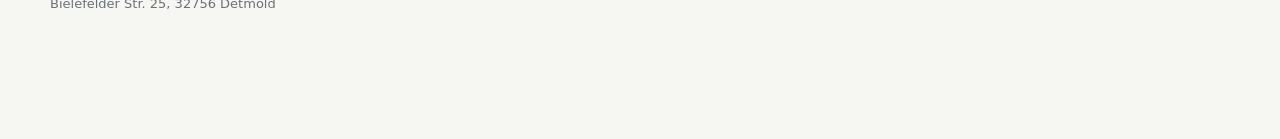
==== commit 03f7554e: "End published schedule at 22 Nov; later days show 'Schedule not out yet'" ====
--- a/contact.html
+++ b/contact.html
@@ -79,7 +79,7 @@
         <span class="cal-key cal-booked">Booked</span>
         <span class="cal-key cal-event">Event</span>
         <span class="cal-key cal-unavailable">Unavailable</span>
-        <span class="cal-key cal-ask">Ask supervisors</span>
+        <span class="cal-key cal-ask">Schedule not out yet</span>
       </div>
       <div class="calendar" id="schedule-calendar"></div>
     </section>
@@ -229,7 +229,7 @@
   </main>
 
   <script src="data.js?v=7"></script>
-  <script src="schedule.js?v=1"></script>
-  <script src="app.js?v=8"></script>
+  <script src="schedule.js?v=2"></script>
+  <script src="app.js?v=9"></script>
 </body>
 </html>
